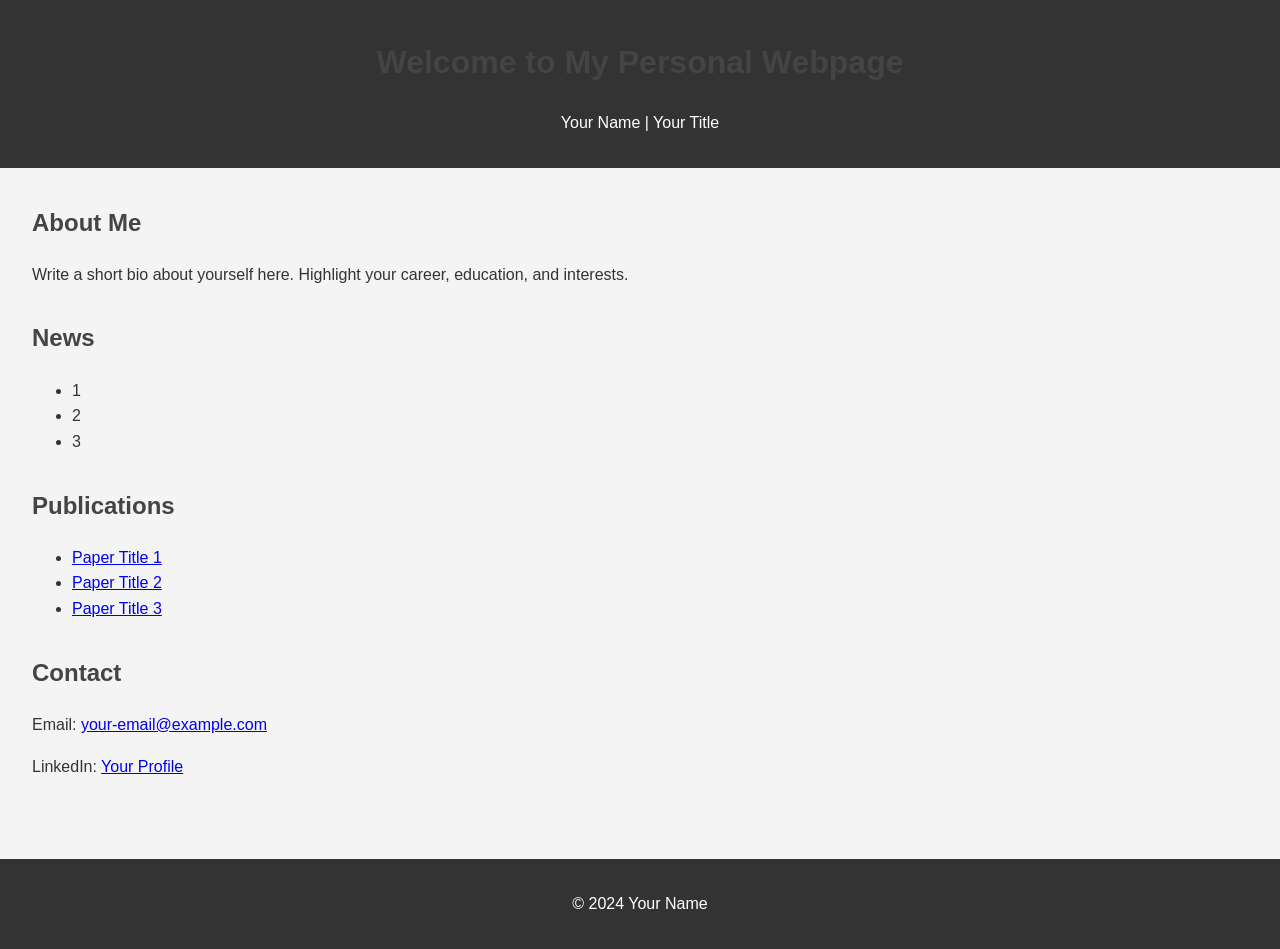
==== index.html @ 8e5a1590 "Create index.html" ====
<!DOCTYPE html>
<html lang="en">
<head>
    <meta charset="UTF-8">
    <meta name="viewport" content="width=device-width, initial-scale=1.0">
    <title>My Personal Webpage</title>
    <style>
        body {
            font-family: Arial, sans-serif;
            margin: 0;
            padding: 0;
            line-height: 1.6;
            background-color: #f4f4f4;
            color: #333;
        }
        header {
            background: #333;
            color: #fff;
            padding: 1rem 0;
            text-align: center;
        }
        .container {
            padding: 1rem 2rem;
        }
        h1, h2 {
            color: #444;
        }
        .section {
            margin-bottom: 2rem;
        }
        footer {
            text-align: center;
            margin-top: 2rem;
            background: #333;
            color: #fff;
            padding: 1rem 0;
        }
    </style>
</head>
<body>
    <header>
        <h1>Welcome to My Personal Webpage</h1>
        <p>Your Name | Your Title</p>
    </header>
    <div class="container">
        <div class="section">
            <h2>About Me</h2>
            <p>Write a short bio about yourself here. Highlight your career, education, and interests.</p>
        </div>
        <div class="section">
            <h2>News</h2>
            <ul>
                <li>1</li>
                <li>2</li>
                <li>3</li>
            </ul>
        </div>
        <div class="section">
            <h2>Publications</h2>
            <ul>
                <li><a href="https://example.com" target="_blank">Paper Title 1</a></li>
                <li><a href="https://example.com" target="_blank">Paper Title 2</a></li>
                <li><a href="https://example.com" target="_blank">Paper Title 3</a></li>
            </ul>
        </div>
        <div class="section">
            <h2>Contact</h2>
            <p>Email: <a href="mailto:your-email@example.com">your-email@example.com</a></p>
            <p>LinkedIn: <a href="https://linkedin.com/in/yourprofile" target="_blank">Your Profile</a></p>
        </div>
    </div>
    <footer>
        <p>&copy; 2024 Your Name</p>
    </footer>
</body>
</html>
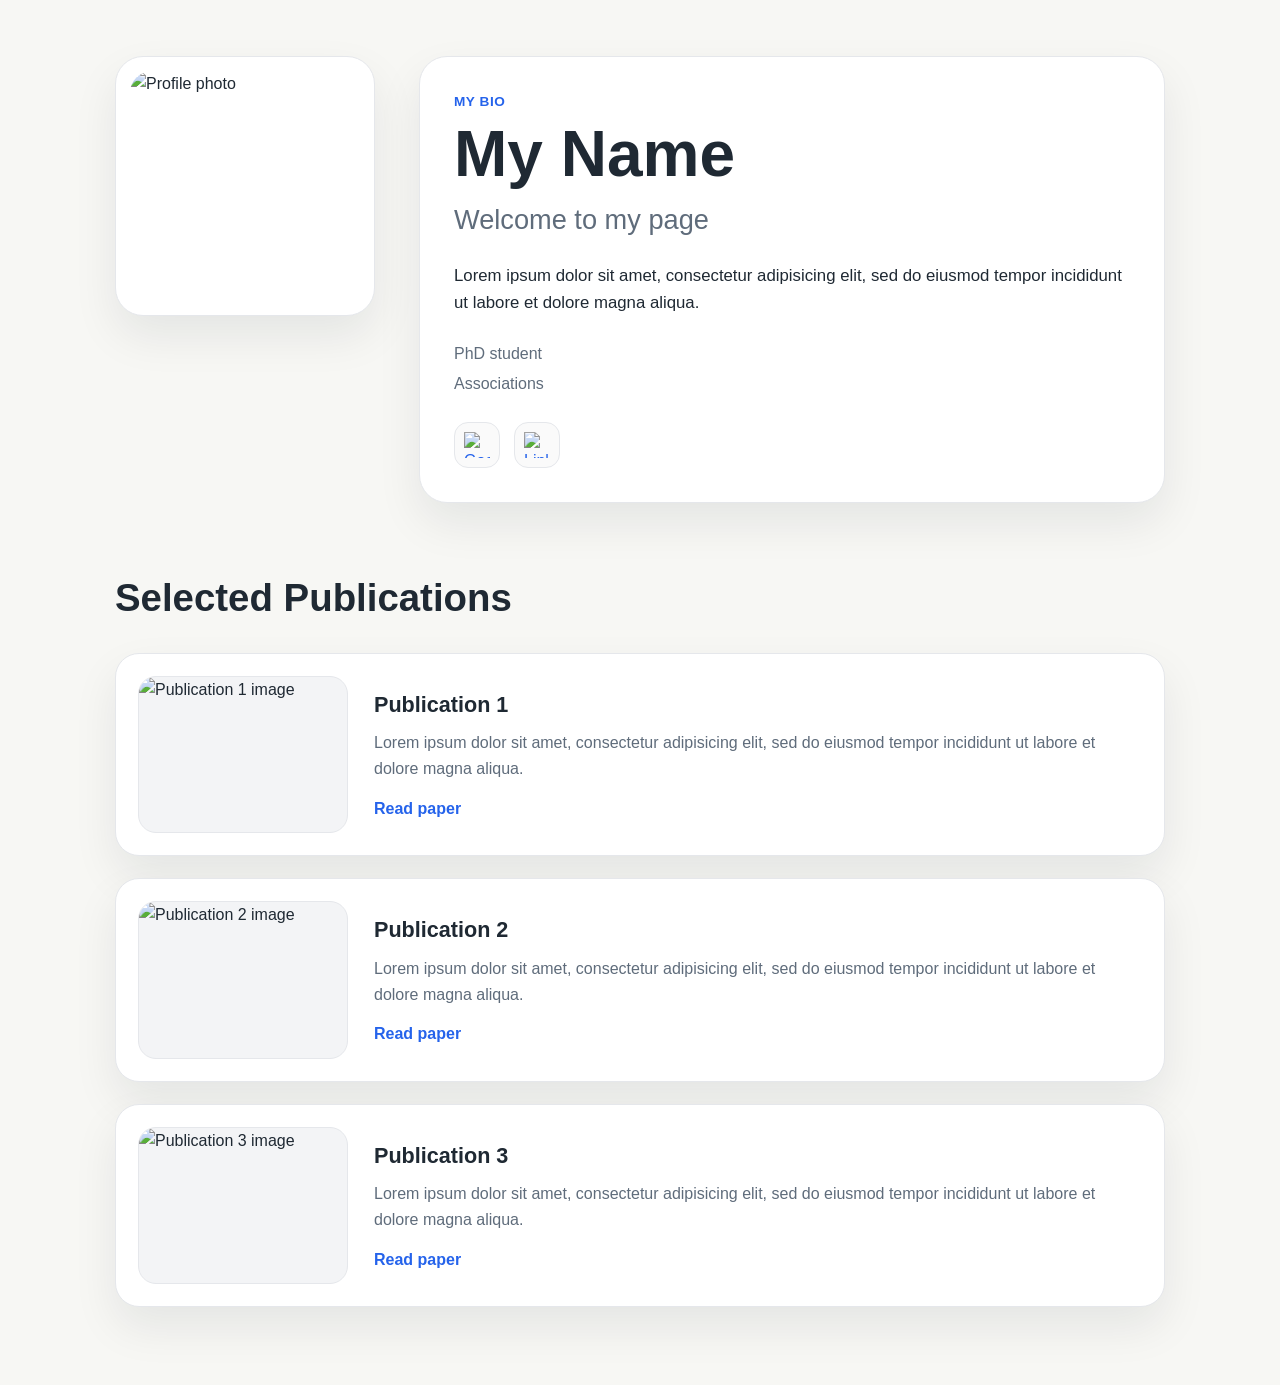
==== commit 2fb352b4: "Add files via upload" ====
--- a/index.html
+++ b/index.html
@@ -1,76 +1,85 @@
 <!DOCTYPE html>
 <html lang="en">
 <head>
-    <meta charset="UTF-8">
-    <meta name="viewport" content="width=device-width, initial-scale=1.0">
-    <title>My Personal Webpage</title>
-    <style>
-        body {
-            font-family: Arial, sans-serif;
-            margin: 0;
-            padding: 0;
-            line-height: 1.6;
-            background-color: #f4f4f4;
-            color: #333;
-        }
-        header {
-            background: #333;
-            color: #fff;
-            padding: 1rem 0;
-            text-align: center;
-        }
-        .container {
-            padding: 1rem 2rem;
-        }
-        h1, h2 {
-            color: #444;
-        }
-        .section {
-            margin-bottom: 2rem;
-        }
-        footer {
-            text-align: center;
-            margin-top: 2rem;
-            background: #333;
-            color: #fff;
-            padding: 1rem 0;
-        }
-    </style>
+  <meta charset="UTF-8" />
+  <meta name="viewport" content="width=device-width, initial-scale=1.0" />
+  <title>Your Name</title>
+  <meta name="description" content="Personal academic homepage of Your Name." />
+  <link rel="stylesheet" href="style.css" />
 </head>
 <body>
-    <header>
-        <h1>Welcome to My Personal Webpage</h1>
-        <p>Your Name | Your Title</p>
-    </header>
-    <div class="container">
-        <div class="section">
-            <h2>About Me</h2>
-            <p>Write a short bio about yourself here. Highlight your career, education, and interests.</p>
+  <main class="page">
+    <!-- ===== Header / Bio Section ===== -->
+    <section class="hero">
+      <div class="profile-photo-wrap">
+        <!-- Replace assets/profile.jpg with your own image -->
+        <img class="profile-photo" src="assets/profile-placeholder.svg" alt="Profile photo" />
+      </div>
+
+      <div class="intro">
+        <p class="eyebrow">My bio</p>
+        <h1>My Name</h1>
+        <h2>Welcome to my page</h2>
+        <p class="bio-text">
+          Lorem ipsum dolor sit amet, consectetur adipisicing elit, sed do eiusmod tempor
+          incididunt ut labore et dolore magna aliqua.
+        </p>
+
+        <p class="role">PhD student</p>
+        <p class="affiliation">Associations</p>
+
+        <div class="social-links" aria-label="Social links">
+          <!-- Replace # with your real URLs -->
+          <a href="https://scholar.google.com/" target="_blank" rel="noopener noreferrer" aria-label="Google Scholar">
+            <img src="assets/google-scholar.svg" alt="Google Scholar logo" />
+          </a>
+          <a href="https://www.linkedin.com/" target="_blank" rel="noopener noreferrer" aria-label="LinkedIn">
+            <img src="assets/linkedin.svg" alt="LinkedIn logo" />
+          </a>
         </div>
-        <div class="section">
-            <h2>News</h2>
-            <ul>
-                <li>1</li>
-                <li>2</li>
-                <li>3</li>
-            </ul>
+      </div>
+    </section>
+
+    <!-- ===== Publications Section ===== -->
+    <section class="publications" id="publications">
+      <h2>Selected Publications</h2>
+
+      <article class="publication-card">
+        <img src="assets/publication-placeholder.svg" alt="Publication 1 image" />
+        <div>
+          <h3>Publication 1</h3>
+          <p>
+            Lorem ipsum dolor sit amet, consectetur adipisicing elit, sed do eiusmod tempor
+            incididunt ut labore et dolore magna aliqua.
+          </p>
+          <a class="paper-link" href="#" target="_blank" rel="noopener noreferrer">Read paper</a>
         </div>
-        <div class="section">
-            <h2>Publications</h2>
-            <ul>
-                <li><a href="https://example.com" target="_blank">Paper Title 1</a></li>
-                <li><a href="https://example.com" target="_blank">Paper Title 2</a></li>
-                <li><a href="https://example.com" target="_blank">Paper Title 3</a></li>
-            </ul>
+      </article>
+
+      <article class="publication-card">
+        <img src="assets/publication-placeholder.svg" alt="Publication 2 image" />
+        <div>
+          <h3>Publication 2</h3>
+          <p>
+            Lorem ipsum dolor sit amet, consectetur adipisicing elit, sed do eiusmod tempor
+            incididunt ut labore et dolore magna aliqua.
+          </p>
+          <a class="paper-link" href="#" target="_blank" rel="noopener noreferrer">Read paper</a>
         </div>
-        <div class="section">
-            <h2>Contact</h2>
-            <p>Email: <a href="mailto:your-email@example.com">your-email@example.com</a></p>
-            <p>LinkedIn: <a href="https://linkedin.com/in/yourprofile" target="_blank">Your Profile</a></p>
+      </article>
+
+      <article class="publication-card">
+        <img src="assets/publication-placeholder.svg" alt="Publication 3 image" />
+        <div>
+          <h3>Publication 3</h3>
+          <p>
+            Lorem ipsum dolor sit amet, consectetur adipisicing elit, sed do eiusmod tempor
+            incididunt ut labore et dolore magna aliqua.
+          </p>
+          <a class="paper-link" href="#" target="_blank" rel="noopener noreferrer">Read paper</a>
         </div>
-    </div>
-    <footer>
-        <p>&copy; 2024 Your Name</p>
-    </footer>
+      </article>
+    </section>
+  </main>
 </body>
 </html>
--- a/style.css
+++ b/style.css
@@ -0,0 +1,192 @@
+:root {
+  --background: #f7f7f4;
+  --card: #ffffff;
+  --text: #1f2933;
+  --muted: #5f6c7b;
+  --border: #e5e7eb;
+  --accent: #2563eb;
+  --accent-dark: #1e40af;
+  --shadow: 0 20px 45px rgba(15, 23, 42, 0.08);
+}
+
+* {
+  box-sizing: border-box;
+}
+
+body {
+  margin: 0;
+  font-family: Arial, Helvetica, sans-serif;
+  background: var(--background);
+  color: var(--text);
+  line-height: 1.6;
+}
+
+a {
+  color: var(--accent);
+}
+
+.page {
+  width: min(1050px, calc(100% - 32px));
+  margin: 0 auto;
+  padding: 56px 0;
+}
+
+.hero {
+  display: grid;
+  grid-template-columns: 260px 1fr;
+  gap: 44px;
+  align-items: start;
+  margin-bottom: 64px;
+}
+
+.profile-photo-wrap {
+  background: var(--card);
+  border: 1px solid var(--border);
+  border-radius: 28px;
+  padding: 14px;
+  box-shadow: var(--shadow);
+}
+
+.profile-photo {
+  display: block;
+  width: 100%;
+  aspect-ratio: 1 / 1;
+  object-fit: cover;
+  border-radius: 22px;
+}
+
+.intro {
+  background: var(--card);
+  border: 1px solid var(--border);
+  border-radius: 28px;
+  padding: 34px;
+  box-shadow: var(--shadow);
+}
+
+.eyebrow {
+  margin: 0 0 8px;
+  color: var(--accent);
+  font-weight: 700;
+  letter-spacing: 0.04em;
+  text-transform: uppercase;
+  font-size: 0.85rem;
+}
+
+h1 {
+  margin: 0;
+  font-size: clamp(2.2rem, 5vw, 4rem);
+  line-height: 1.05;
+}
+
+.intro h2 {
+  margin: 10px 0 22px;
+  color: var(--muted);
+  font-size: clamp(1.2rem, 2.4vw, 1.7rem);
+  font-weight: 500;
+}
+
+.bio-text {
+  max-width: 720px;
+  margin: 0 0 24px;
+  font-size: 1.05rem;
+}
+
+.role,
+.affiliation {
+  margin: 4px 0;
+  color: var(--muted);
+}
+
+.social-links {
+  display: flex;
+  gap: 14px;
+  margin-top: 26px;
+}
+
+.social-links a {
+  width: 46px;
+  height: 46px;
+  display: grid;
+  place-items: center;
+  border: 1px solid var(--border);
+  border-radius: 14px;
+  background: #fafafa;
+  transition: transform 0.15s ease, border-color 0.15s ease;
+}
+
+.social-links a:hover {
+  transform: translateY(-2px);
+  border-color: var(--accent);
+}
+
+.social-links img {
+  width: 26px;
+  height: 26px;
+}
+
+.publications h2 {
+  margin: 0 0 24px;
+  font-size: clamp(1.8rem, 3vw, 2.4rem);
+}
+
+.publication-card {
+  display: grid;
+  grid-template-columns: 210px 1fr;
+  gap: 26px;
+  align-items: center;
+  background: var(--card);
+  border: 1px solid var(--border);
+  border-radius: 24px;
+  padding: 22px;
+  box-shadow: var(--shadow);
+  margin-bottom: 22px;
+}
+
+.publication-card img {
+  width: 100%;
+  aspect-ratio: 4 / 3;
+  object-fit: cover;
+  border-radius: 18px;
+  border: 1px solid var(--border);
+  background: #f3f4f6;
+}
+
+.publication-card h3 {
+  margin: 0 0 8px;
+  font-size: 1.35rem;
+}
+
+.publication-card p {
+  margin: 0 0 14px;
+  color: var(--muted);
+}
+
+.paper-link {
+  display: inline-block;
+  font-weight: 700;
+  text-decoration: none;
+}
+
+.paper-link:hover {
+  color: var(--accent-dark);
+  text-decoration: underline;
+}
+
+@media (max-width: 760px) {
+  .page {
+    padding: 28px 0;
+  }
+
+  .hero,
+  .publication-card {
+    grid-template-columns: 1fr;
+  }
+
+  .profile-photo-wrap {
+    max-width: 260px;
+  }
+
+  .intro {
+    padding: 26px;
+  }
+}
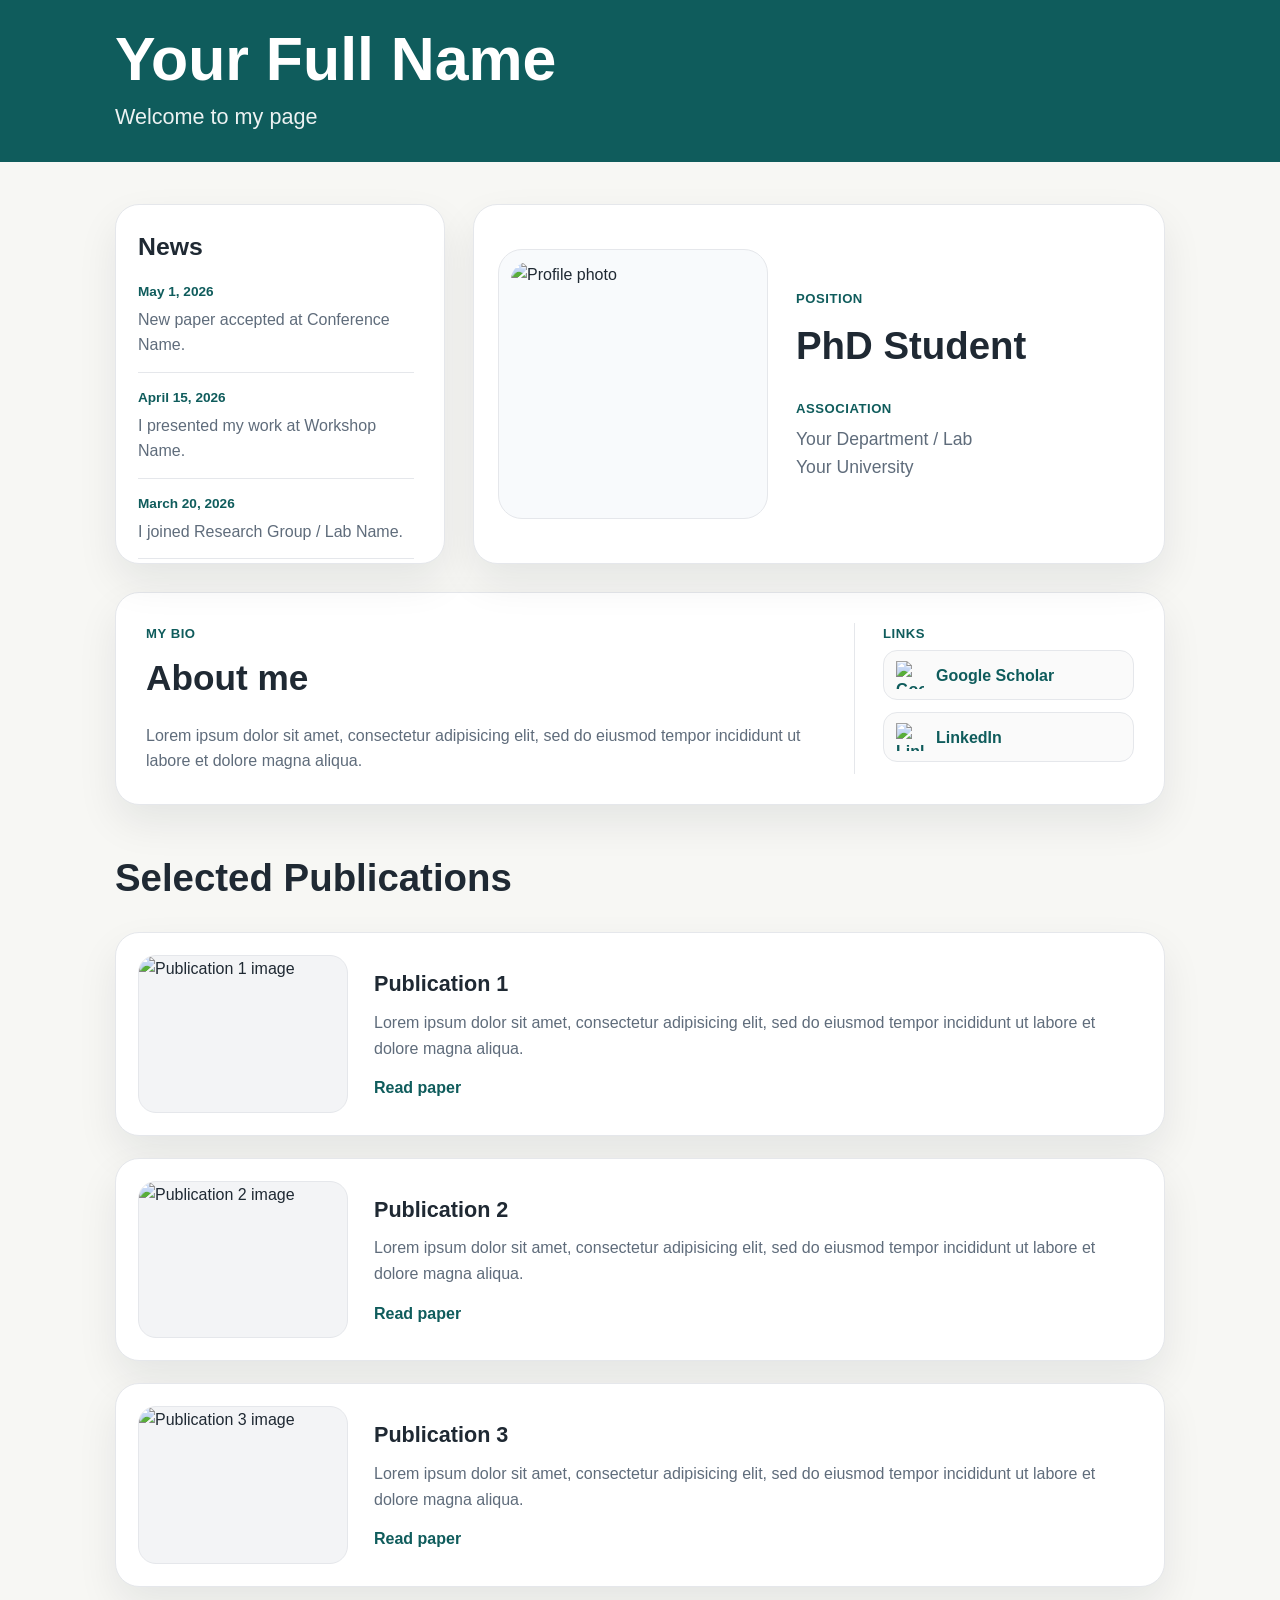
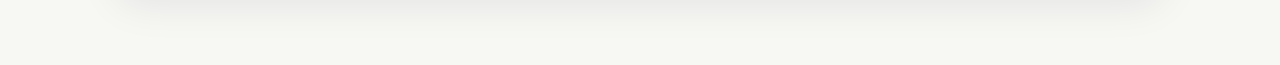
==== commit c647f62d: "Add files via upload" ====
--- a/index.html
+++ b/index.html
@@ -3,38 +3,98 @@
 <head>
   <meta charset="UTF-8" />
   <meta name="viewport" content="width=device-width, initial-scale=1.0" />
-  <title>Your Name</title>
-  <meta name="description" content="Personal academic homepage of Your Name." />
+  <title>Your Full Name</title>
+  <meta name="description" content="Personal academic homepage of Your Full Name." />
   <link rel="stylesheet" href="style.css" />
 </head>
 <body>
+  <!-- ===== Top strip / banner ===== -->
+  <header class="top-strip">
+    <div class="top-strip-content">
+      <h1>Your Full Name</h1>
+      <p>Welcome to my page</p>
+    </div>
+  </header>
+
   <main class="page">
-    <!-- ===== Header / Bio Section ===== -->
-    <section class="hero">
-      <div class="profile-photo-wrap">
-        <!-- Replace assets/profile.jpg with your own image -->
-        <img class="profile-photo" src="assets/profile-placeholder.svg" alt="Profile photo" />
-      </div>
+    <!-- ===== First row: News box + image/association area ===== -->
+    <section class="overview-row">
+      <!-- News box: fixed height; older news can be reached by scrolling -->
+      <aside class="news-box" aria-labelledby="news-heading">
+        <h2 id="news-heading">News</h2>
 
-      <div class="intro">
-        <p class="eyebrow">My bio</p>
-        <h1>My Name</h1>
-        <h2>Welcome to my page</h2>
-        <p class="bio-text">
+        <div class="news-scroll">
+          <!-- Add newest news at the top. Older news will move down automatically. -->
+          <article class="news-item">
+            <time datetime="2026-05-01">May 1, 2026</time>
+            <p>New paper accepted at Conference Name.</p>
+          </article>
+
+          <article class="news-item">
+            <time datetime="2026-04-15">April 15, 2026</time>
+            <p>I presented my work at Workshop Name.</p>
+          </article>
+
+          <article class="news-item">
+            <time datetime="2026-03-20">March 20, 2026</time>
+            <p>I joined Research Group / Lab Name.</p>
+          </article>
+
+          <article class="news-item">
+            <time datetime="2026-02-10">February 10, 2026</time>
+            <p>Our project received a grant / award / recognition.</p>
+          </article>
+
+          <article class="news-item">
+            <time datetime="2026-01-05">January 5, 2026</time>
+            <p>Older news example. This stays inside the scrollable box.</p>
+          </article>
+        </div>
+      </aside>
+
+      <section class="profile-card">
+        <div class="profile-photo-wrap">
+          <!-- Replace this image with your real profile image, for example assets/profile.jpg -->
+          <img class="profile-photo" src="assets/profile-placeholder.svg" alt="Profile photo" />
+        </div>
+
+        <div class="profile-summary">
+          <p class="label">Position</p>
+          <h2>PhD Student</h2>
+
+          <p class="label">Association</p>
+          <p class="association">
+            Your Department / Lab<br />
+            Your University
+          </p>
+        </div>
+      </section>
+    </section>
+
+    <!-- ===== Separate Bio section ===== -->
+    <section class="bio-section" id="bio">
+      <div class="bio-text">
+        <p class="section-label">My bio</p>
+        <h2>About me</h2>
+        <p>
           Lorem ipsum dolor sit amet, consectetur adipisicing elit, sed do eiusmod tempor
           incididunt ut labore et dolore magna aliqua.
         </p>
+      </div>
 
-        <p class="role">PhD student</p>
-        <p class="affiliation">Associations</p>
+      <div class="bio-links">
+        <p class="section-label">Links</p>
 
-        <div class="social-links" aria-label="Social links">
-          <!-- Replace # with your real URLs -->
+        <div class="social-links" aria-label="Academic and professional links">
+          <!-- Replace these URLs with your real links -->
           <a href="https://scholar.google.com/" target="_blank" rel="noopener noreferrer" aria-label="Google Scholar">
             <img src="assets/google-scholar.svg" alt="Google Scholar logo" />
+            <span>Google Scholar</span>
           </a>
+
           <a href="https://www.linkedin.com/" target="_blank" rel="noopener noreferrer" aria-label="LinkedIn">
             <img src="assets/linkedin.svg" alt="LinkedIn logo" />
+            <span>LinkedIn</span>
           </a>
         </div>
       </div>
--- a/style.css
+++ b/style.css
@@ -1,12 +1,13 @@
 :root {
+  --banner: #0F5C5C;
   --background: #f7f7f4;
   --card: #ffffff;
   --text: #1f2933;
   --muted: #5f6c7b;
   --border: #e5e7eb;
-  --accent: #2563eb;
-  --accent-dark: #1e40af;
-  --shadow: 0 20px 45px rgba(15, 23, 42, 0.08);
+  --accent: #0F5C5C;
+  --accent-dark: #0a4242;
+  --shadow: 0 18px 40px rgba(15, 23, 42, 0.08);
 }
 
 * {
@@ -25,26 +26,109 @@
   color: var(--accent);
 }
 
+/* ===== Top strip ===== */
+.top-strip {
+  background: var(--banner);
+  color: white;
+  padding: 28px 0;
+}
+
+.top-strip-content {
+  width: min(1050px, calc(100% - 32px));
+  margin: 0 auto;
+}
+
+.top-strip h1 {
+  margin: 0;
+  font-size: clamp(2rem, 5vw, 3.8rem);
+  line-height: 1.05;
+}
+
+.top-strip p {
+  margin: 8px 0 0;
+  font-size: clamp(1rem, 2vw, 1.35rem);
+  opacity: 0.92;
+}
+
 .page {
   width: min(1050px, calc(100% - 32px));
   margin: 0 auto;
-  padding: 56px 0;
-}
-
-.hero {
-  display: grid;
-  grid-template-columns: 260px 1fr;
-  gap: 44px;
-  align-items: start;
-  margin-bottom: 64px;
+  padding: 42px 0 56px;
+}
+
+/* ===== Overview row ===== */
+.overview-row {
+  display: grid;
+  grid-template-columns: 330px 1fr;
+  gap: 28px;
+  align-items: stretch;
+  margin-bottom: 28px;
+}
+
+/* Fixed-size news box with scroll */
+.news-box {
+  height: 360px;
+  background: var(--card);
+  border: 1px solid var(--border);
+  border-radius: 24px;
+  padding: 22px;
+  box-shadow: var(--shadow);
+  overflow: hidden;
+}
+
+.news-box h2 {
+  margin: 0 0 14px;
+  font-size: 1.55rem;
+}
+
+.news-scroll {
+  height: 285px;
+  overflow-y: auto;
+  padding-right: 8px;
+}
+
+.news-item {
+  border-bottom: 1px solid var(--border);
+  padding: 0 0 14px;
+  margin-bottom: 14px;
+}
+
+.news-item:last-child {
+  border-bottom: 0;
+  margin-bottom: 0;
+}
+
+.news-item time {
+  display: block;
+  color: var(--accent);
+  font-size: 0.85rem;
+  font-weight: 700;
+  margin-bottom: 4px;
+}
+
+.news-item p {
+  margin: 0;
+  color: var(--muted);
+}
+
+.profile-card {
+  min-height: 360px;
+  display: grid;
+  grid-template-columns: 270px 1fr;
+  gap: 28px;
+  align-items: center;
+  background: var(--card);
+  border: 1px solid var(--border);
+  border-radius: 24px;
+  padding: 24px;
+  box-shadow: var(--shadow);
 }
 
 .profile-photo-wrap {
-  background: var(--card);
-  border: 1px solid var(--border);
-  border-radius: 28px;
-  padding: 14px;
-  box-shadow: var(--shadow);
+  background: #f8fafc;
+  border: 1px solid var(--border);
+  border-radius: 24px;
+  padding: 12px;
 }
 
 .profile-photo {
@@ -52,65 +136,75 @@
   width: 100%;
   aspect-ratio: 1 / 1;
   object-fit: cover;
-  border-radius: 22px;
-}
-
-.intro {
-  background: var(--card);
-  border: 1px solid var(--border);
-  border-radius: 28px;
-  padding: 34px;
-  box-shadow: var(--shadow);
-}
-
-.eyebrow {
-  margin: 0 0 8px;
+  border-radius: 18px;
+}
+
+.profile-summary .label,
+.section-label {
+  margin: 0 0 6px;
   color: var(--accent);
   font-weight: 700;
   letter-spacing: 0.04em;
   text-transform: uppercase;
-  font-size: 0.85rem;
-}
-
-h1 {
+  font-size: 0.82rem;
+}
+
+.profile-summary h2 {
+  margin: 0 0 22px;
+  font-size: clamp(1.7rem, 3vw, 2.5rem);
+}
+
+.association {
   margin: 0;
-  font-size: clamp(2.2rem, 5vw, 4rem);
-  line-height: 1.05;
-}
-
-.intro h2 {
-  margin: 10px 0 22px;
   color: var(--muted);
-  font-size: clamp(1.2rem, 2.4vw, 1.7rem);
-  font-weight: 500;
-}
-
-.bio-text {
-  max-width: 720px;
-  margin: 0 0 24px;
-  font-size: 1.05rem;
-}
-
-.role,
-.affiliation {
-  margin: 4px 0;
+  font-size: 1.1rem;
+}
+
+/* ===== Separate Bio section ===== */
+.bio-section {
+  display: grid;
+  grid-template-columns: 1fr 280px;
+  gap: 28px;
+  background: var(--card);
+  border: 1px solid var(--border);
+  border-radius: 24px;
+  padding: 30px;
+  box-shadow: var(--shadow);
+  margin-bottom: 42px;
+}
+
+.bio-text h2 {
+  margin: 0 0 12px;
+  font-size: clamp(1.6rem, 3vw, 2.2rem);
+}
+
+.bio-text p:last-child {
+  margin-bottom: 0;
+  max-width: 700px;
   color: var(--muted);
 }
 
+.bio-links {
+  border-left: 1px solid var(--border);
+  padding-left: 28px;
+}
+
 .social-links {
+  display: grid;
+  gap: 12px;
+}
+
+.social-links a {
   display: flex;
-  gap: 14px;
-  margin-top: 26px;
-}
-
-.social-links a {
-  width: 46px;
-  height: 46px;
-  display: grid;
-  place-items: center;
+  align-items: center;
+  gap: 12px;
+  min-height: 48px;
+  padding: 10px 12px;
   border: 1px solid var(--border);
   border-radius: 14px;
   background: #fafafa;
+  text-decoration: none;
+  font-weight: 700;
   transition: transform 0.15s ease, border-color 0.15s ease;
 }
 
@@ -120,10 +214,11 @@
 }
 
 .social-links img {
-  width: 26px;
-  height: 26px;
-}
-
+  width: 28px;
+  height: 28px;
+}
+
+/* ===== Publications ===== */
 .publications h2 {
   margin: 0 0 24px;
   font-size: clamp(1.8rem, 3vw, 2.4rem);
@@ -172,21 +267,35 @@
   text-decoration: underline;
 }
 
-@media (max-width: 760px) {
-  .page {
-    padding: 28px 0;
-  }
-
-  .hero,
+/* ===== Mobile layout ===== */
+@media (max-width: 860px) {
+  .overview-row,
+  .profile-card,
+  .bio-section,
   .publication-card {
     grid-template-columns: 1fr;
   }
 
+  .profile-card {
+    min-height: auto;
+  }
+
   .profile-photo-wrap {
-    max-width: 260px;
-  }
-
-  .intro {
-    padding: 26px;
-  }
-}
+    max-width: 280px;
+  }
+
+  .bio-links {
+    border-left: 0;
+    border-top: 1px solid var(--border);
+    padding-left: 0;
+    padding-top: 22px;
+  }
+
+  .news-box {
+    height: 330px;
+  }
+
+  .news-scroll {
+    height: 255px;
+  }
+}
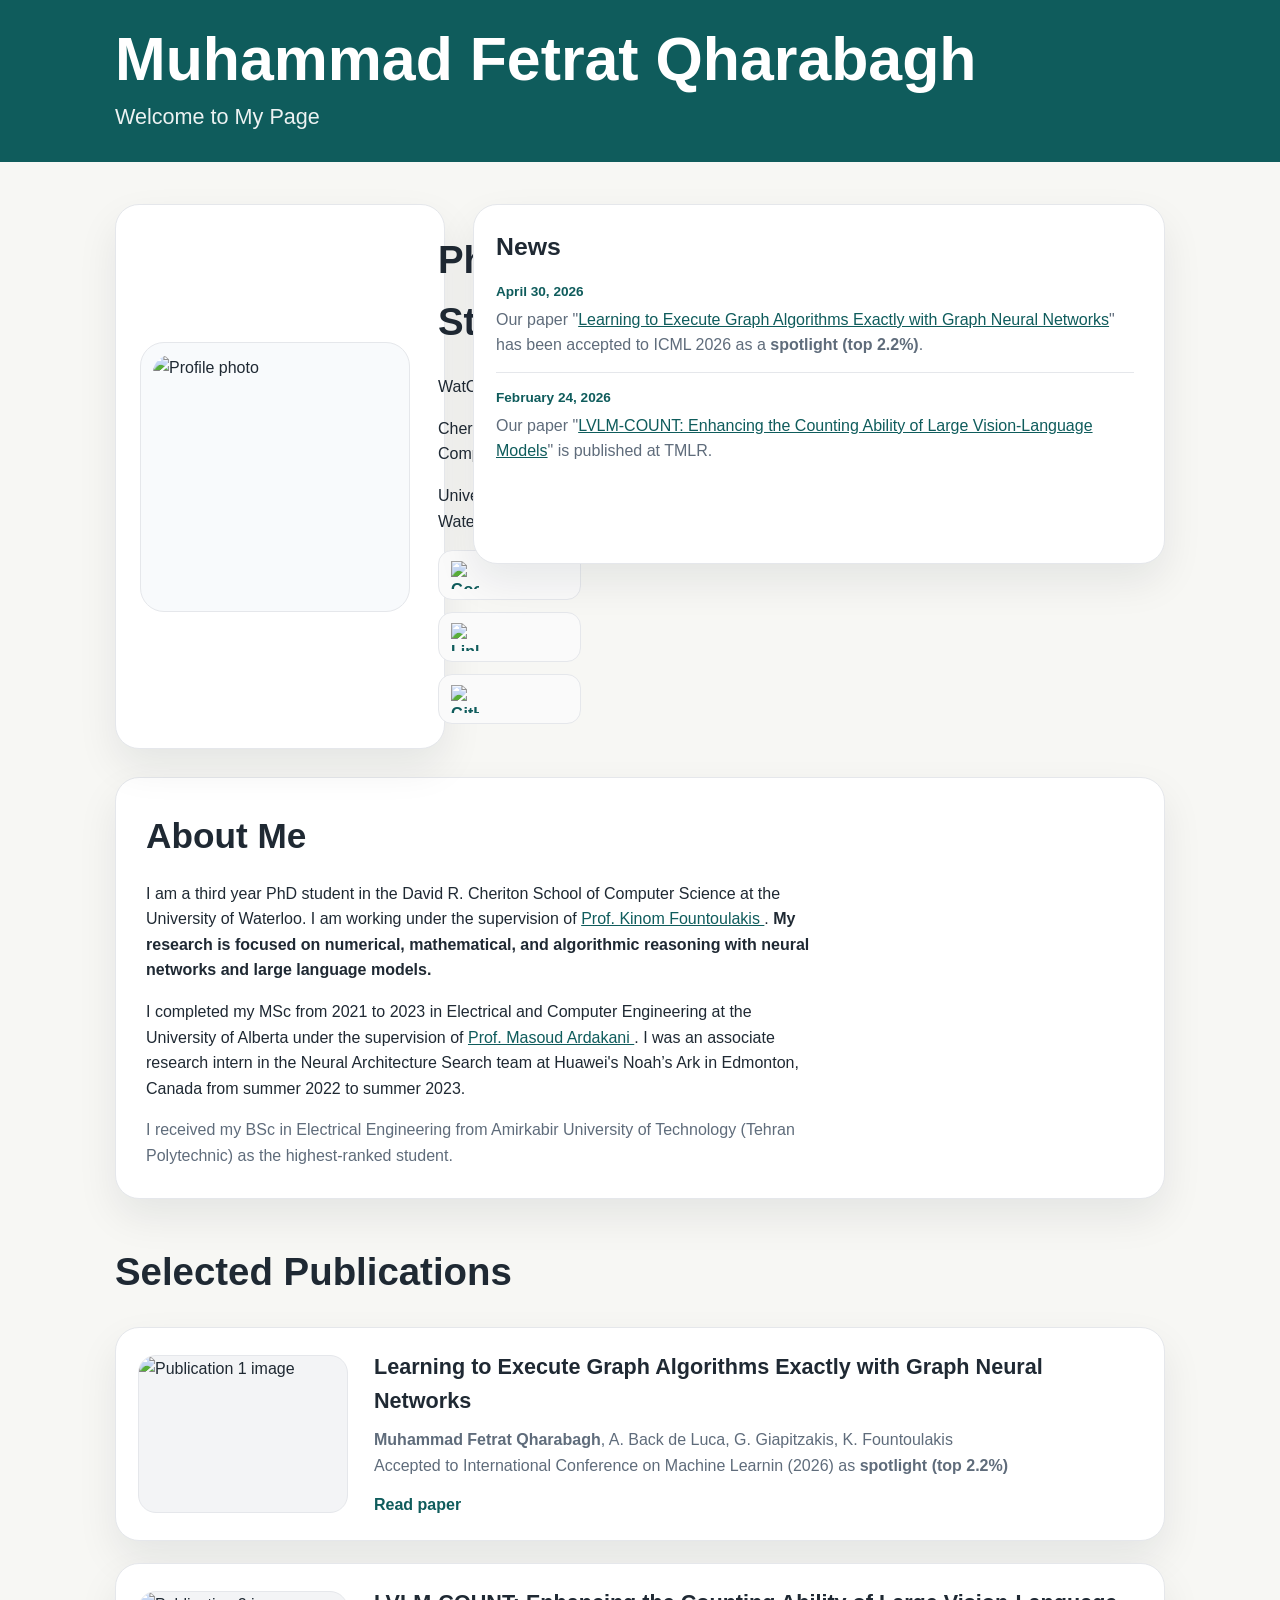
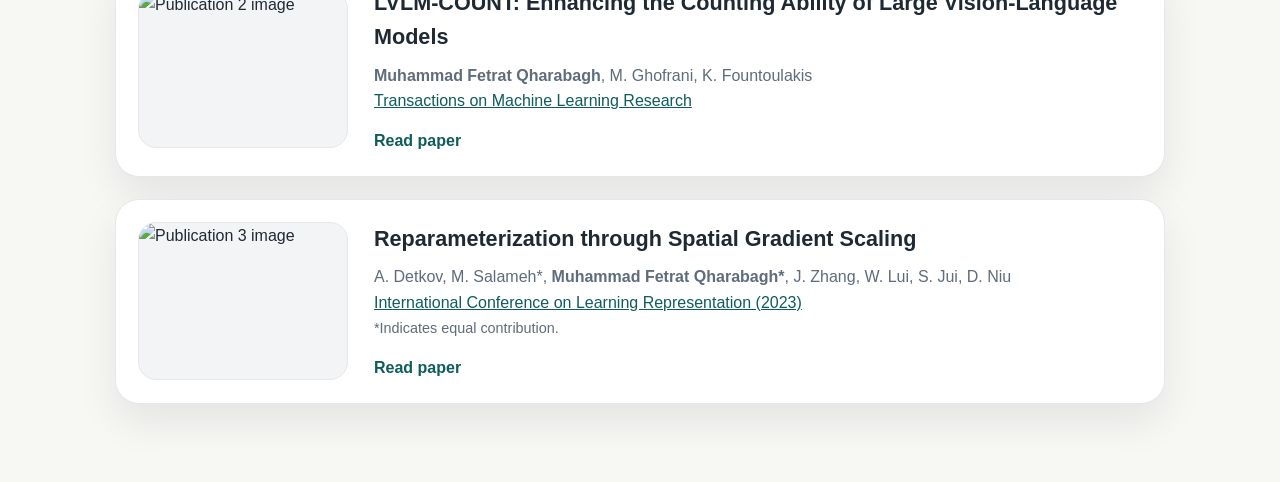
==== commit 0eea97f8: "Update index.html" ====
--- a/index.html
+++ b/index.html
@@ -3,140 +3,137 @@
 <head>
   <meta charset="UTF-8" />
   <meta name="viewport" content="width=device-width, initial-scale=1.0" />
-  <title>Your Full Name</title>
-  <meta name="description" content="Personal academic homepage of Your Full Name." />
+  <title>Muhammad Fetrat Qharabagh</title>
+  <meta name="description" content="Personal academic homepage of Muhammad Fetrat Qharabagh." />
   <link rel="stylesheet" href="style.css" />
 </head>
 <body>
-  <!-- ===== Top strip / banner ===== -->
   <header class="top-strip">
     <div class="top-strip-content">
-      <h1>Your Full Name</h1>
-      <p>Welcome to my page</p>
+      <h1>Muhammad Fetrat Qharabagh</h1>
+      <p>Welcome to My Page</p>
     </div>
   </header>
 
   <main class="page">
-    <!-- ===== First row: News box + image/association area ===== -->
     <section class="overview-row">
-      <!-- News box: fixed height; older news can be reached by scrolling -->
+      <section class="profile-card">
+        <div class="profile-photo-wrap">
+          <img class="profile-photo" src="assets/M.jpg" alt="Profile photo" />
+        </div>
+
+        <div class="profile-summary">
+          <h2>PhD Student</h2>
+          <p class="profile-line">WatCL Lab</p>
+          <p class="profile-line">Cheriton School of Computer Science  </p>
+          <p class="profile-line">University of Waterloo</p>
+
+          <div class="social-links compact-links" aria-label="Academic and professional links">
+            <a href="https://scholar.google.com/citations?user=jl7140cAAAAJ&hl=en" target="_blank" rel="noopener noreferrer" aria-label="Google Scholar">
+              <img src="assets/google-scholar.svg" alt="Google Scholar logo" />
+            </a>
+
+            <a href="https://www.linkedin.com/in/muhammad-fetrat-qharabagh-337175240/" target="_blank" rel="noopener noreferrer" aria-label="LinkedIn">
+              <img src="assets/linkedin.svg" alt="LinkedIn logo" />
+            </a>
+
+            <a href="https://github.com/MuhammadFetrat" target="_blank" rel="noopener noreferrer" aria-label="GitHub">
+              <img src="assets/github.svg" alt="GitHub logo" />
+            </a>
+          </div>
+        </div>
+      </section>
+
       <aside class="news-box" aria-labelledby="news-heading">
-        <h2 id="news-heading">News</h2>
+        <div class="news-header">
+          <h2 id="news-heading">News</h2>
+        </div>
 
         <div class="news-scroll">
-          <!-- Add newest news at the top. Older news will move down automatically. -->
           <article class="news-item">
-            <time datetime="2026-05-01">May 1, 2026</time>
-            <p>New paper accepted at Conference Name.</p>
+            <time datetime="2026-04-30">April 30, 2026</time>
+            <p>Our paper "<a href="https://arxiv.org/abs/2601.23207" target="_blank" rel="noopener noreferrer">Learning to Execute Graph Algorithms Exactly with Graph Neural Networks</a>" has been accepted to ICML 2026 as a <strong>spotlight (top 2.2%)</strong>.</p>
           </article>
 
           <article class="news-item">
-            <time datetime="2026-04-15">April 15, 2026</time>
-            <p>I presented my work at Workshop Name.</p>
-          </article>
-
-          <article class="news-item">
-            <time datetime="2026-03-20">March 20, 2026</time>
-            <p>I joined Research Group / Lab Name.</p>
-          </article>
-
-          <article class="news-item">
-            <time datetime="2026-02-10">February 10, 2026</time>
-            <p>Our project received a grant / award / recognition.</p>
-          </article>
-
-          <article class="news-item">
-            <time datetime="2026-01-05">January 5, 2026</time>
-            <p>Older news example. This stays inside the scrollable box.</p>
+            <time datetime="2026-02-24">February 24, 2026</time>
+            <p>Our paper "<a href="https://arxiv.org/abs/2412.00686" target="_blank" rel="noopener noreferrer">LVLM-COUNT: Enhancing the Counting Ability of Large Vision-Language Models</a>" is published at TMLR.</p>
           </article>
         </div>
       </aside>
-
-      <section class="profile-card">
-        <div class="profile-photo-wrap">
-          <!-- Replace this image with your real profile image, for example assets/profile.jpg -->
-          <img class="profile-photo" src="assets/profile-placeholder.svg" alt="Profile photo" />
-        </div>
-
-        <div class="profile-summary">
-          <p class="label">Position</p>
-          <h2>PhD Student</h2>
-
-          <p class="label">Association</p>
-          <p class="association">
-            Your Department / Lab<br />
-            Your University
-          </p>
-        </div>
-      </section>
     </section>
 
-    <!-- ===== Separate Bio section ===== -->
     <section class="bio-section" id="bio">
       <div class="bio-text">
-        <p class="section-label">My bio</p>
-        <h2>About me</h2>
+        <h2>About Me</h2>
+    
         <p>
-          Lorem ipsum dolor sit amet, consectetur adipisicing elit, sed do eiusmod tempor
-          incididunt ut labore et dolore magna aliqua.
+          I am a third year PhD student in the David R. Cheriton School of Computer Science at the University of Waterloo. 
+          I am working under the supervision of 
+          <a href="https://cs.uwaterloo.ca/about/people/kfountou" target="_blank" rel="noopener noreferrer">
+            Prof. Kinom Fountoulakis
+          </a>. 
+          <strong>My research is focused on numerical, mathematical, and algorithmic reasoning with neural networks and large language models.</strong>
         </p>
-      </div>
-
-      <div class="bio-links">
-        <p class="section-label">Links</p>
-
-        <div class="social-links" aria-label="Academic and professional links">
-          <!-- Replace these URLs with your real links -->
-          <a href="https://scholar.google.com/" target="_blank" rel="noopener noreferrer" aria-label="Google Scholar">
-            <img src="assets/google-scholar.svg" alt="Google Scholar logo" />
-            <span>Google Scholar</span>
-          </a>
-
-          <a href="https://www.linkedin.com/" target="_blank" rel="noopener noreferrer" aria-label="LinkedIn">
-            <img src="assets/linkedin.svg" alt="LinkedIn logo" />
-            <span>LinkedIn</span>
-          </a>
-        </div>
+    
+        <p>
+          I completed my MSc from 2021 to 2023 in Electrical and Computer Engineering at the University of Alberta under the supervision of 
+          <a href="https://apps.ualberta.ca/directory/person/ardakani" target="_blank" rel="noopener noreferrer">
+            Prof. Masoud Ardakani
+          </a>. 
+          I was an associate research intern in the Neural Architecture Search team at Huawei's Noah’s Ark in Edmonton, Canada from summer 2022 to summer 2023.
+        </p>
+    
+        <p>
+          I received my BSc in Electrical Engineering from Amirkabir University of Technology (Tehran Polytechnic) as the highest-ranked student.
+        </p>
+    
       </div>
     </section>
 
-    <!-- ===== Publications Section ===== -->
     <section class="publications" id="publications">
       <h2>Selected Publications</h2>
 
       <article class="publication-card">
-        <img src="assets/publication-placeholder.svg" alt="Publication 1 image" />
+        <img src="assets/main_diagram.jpg" alt="Publication 1 image" />
         <div>
-          <h3>Publication 1</h3>
+          <h3>Learning to Execute Graph Algorithms Exactly with Graph Neural Networks</h3>
           <p>
-            Lorem ipsum dolor sit amet, consectetur adipisicing elit, sed do eiusmod tempor
-            incididunt ut labore et dolore magna aliqua.
+            <strong>Muhammad Fetrat Qharabagh</strong>, A. Back de Luca, G. Giapitzakis, K. Fountoulakis
+            <br>
+            Accepted to International Conference on Machine Learnin (2026) as <strong>spotlight (top 2.2%)</strong>
           </p>
-          <a class="paper-link" href="#" target="_blank" rel="noopener noreferrer">Read paper</a>
+          <a class="paper-link" href="https://arxiv.org/abs/2601.23207" target="_blank" rel="noopener noreferrer">Read paper</a>
         </div>
       </article>
 
       <article class="publication-card">
-        <img src="assets/publication-placeholder.svg" alt="Publication 2 image" />
+        <img src="assets/method_workflow.jpg" alt="Publication 2 image" />
         <div>
-          <h3>Publication 2</h3>
+          <h3>LVLM-COUNT: Enhancing the Counting Ability of Large Vision-Language Models</h3>
           <p>
-            Lorem ipsum dolor sit amet, consectetur adipisicing elit, sed do eiusmod tempor
-            incididunt ut labore et dolore magna aliqua.
+            <strong>Muhammad Fetrat Qharabagh</strong>, M. Ghofrani, K. Fountoulakis
+            <br>
+            <a href="https://openreview.net/forum?id=G1i9MUQj63" target="_blank" rel="noopener noreferrer">Transactions on Machine Learning Research</a>
           </p>
-          <a class="paper-link" href="#" target="_blank" rel="noopener noreferrer">Read paper</a>
+          <a class="paper-link" href="https://arxiv.org/abs/2412.00686" target="_blank" rel="noopener noreferrer">Read paper</a>
         </div>
       </article>
 
       <article class="publication-card">
-        <img src="assets/publication-placeholder.svg" alt="Publication 3 image" />
+        <img src="assets/reparameterization_equivalence.jpg" alt="Publication 3 image" />
         <div>
-          <h3>Publication 3</h3>
+          <h3>Reparameterization through Spatial Gradient Scaling</h3>
           <p>
-            Lorem ipsum dolor sit amet, consectetur adipisicing elit, sed do eiusmod tempor
-            incididunt ut labore et dolore magna aliqua.
+            A. Detkov, M. Salameh*, <strong>Muhammad Fetrat Qharabagh*</strong>, J. Zhang, W. Lui, S. Jui, D. Niu
+            <br>
+            <a href="https://openreview.net/forum?id=Kpdewuy7RU6" target="_blank" rel="noopener noreferrer">International Conference on Learning Representation (2023)</a>
+            <br>
+            <span style="font-size: 0.9em;">
+              *Indicates equal contribution.
+            </span>
           </p>
-          <a class="paper-link" href="#" target="_blank" rel="noopener noreferrer">Read paper</a>
+          <a class="paper-link" href="https://arxiv.org/abs/2303.02733" target="_blank" rel="noopener noreferrer">Read paper</a>
         </div>
       </article>
     </section>
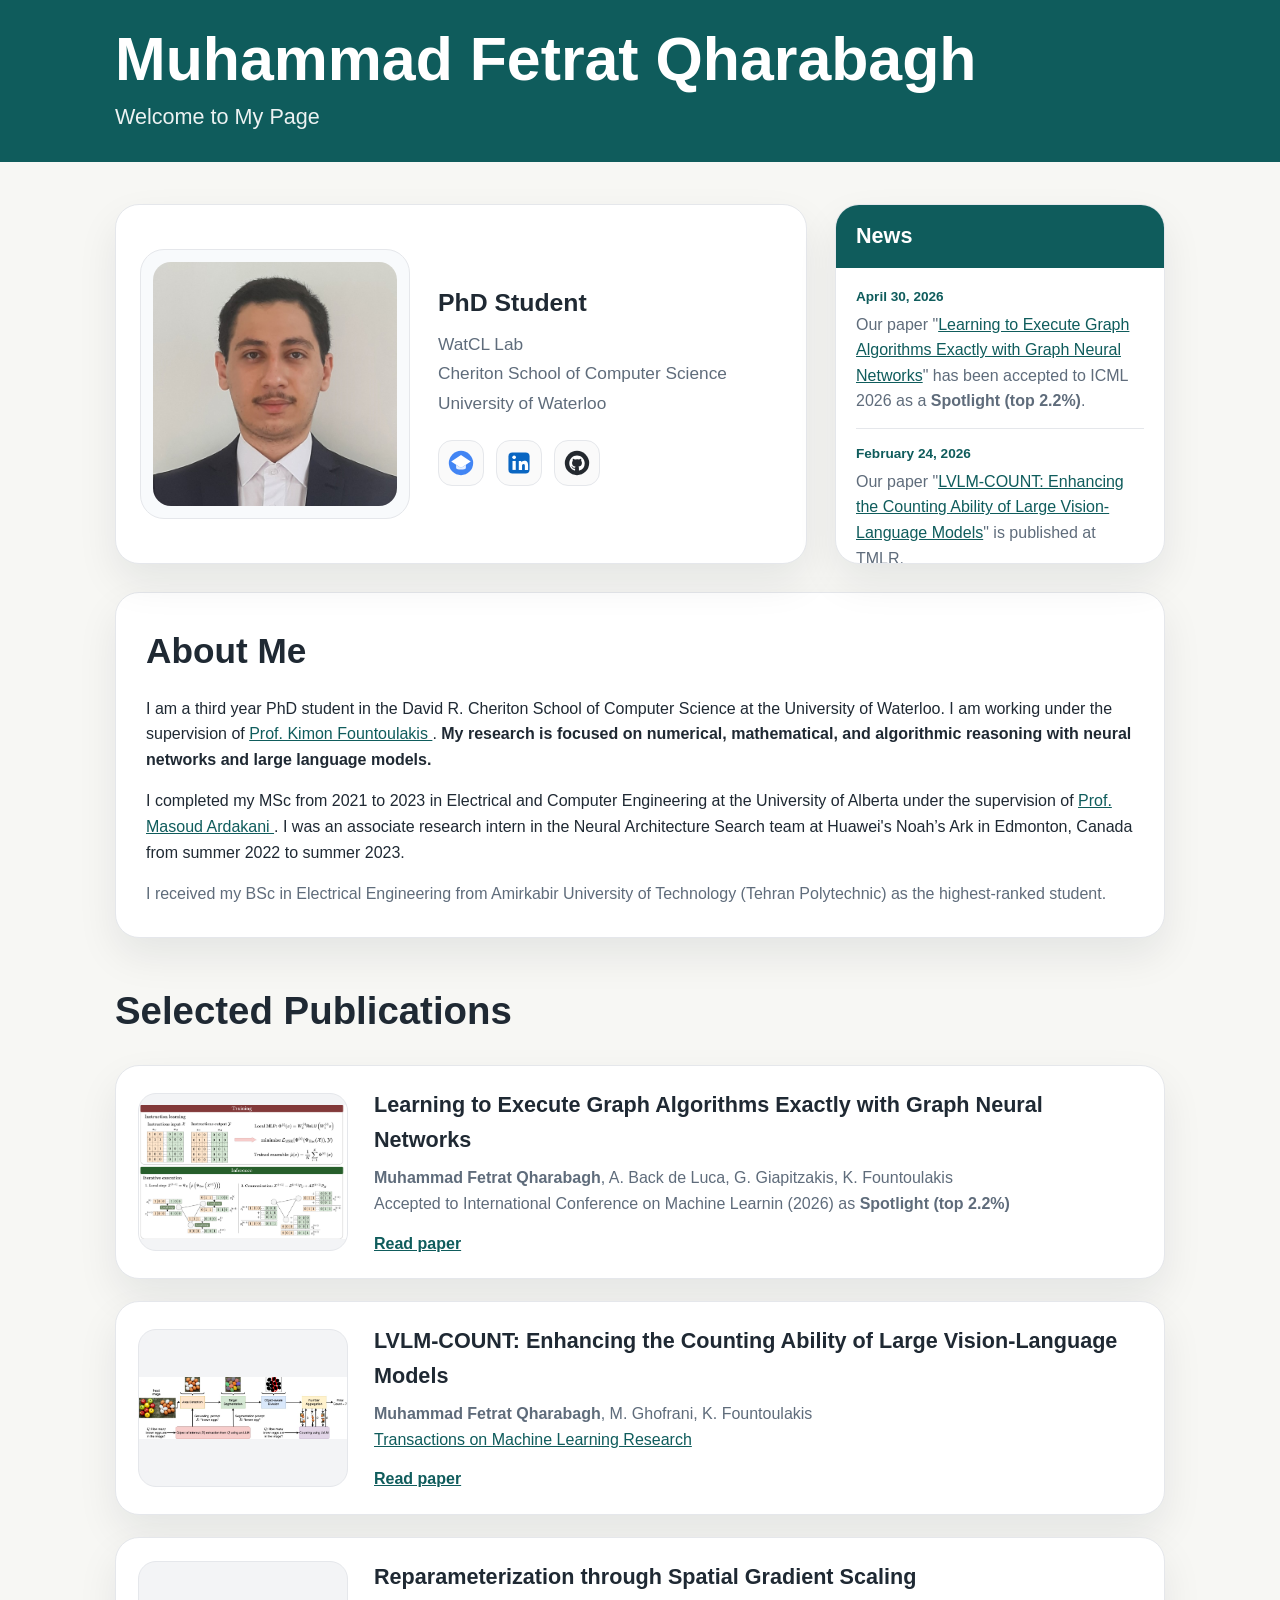
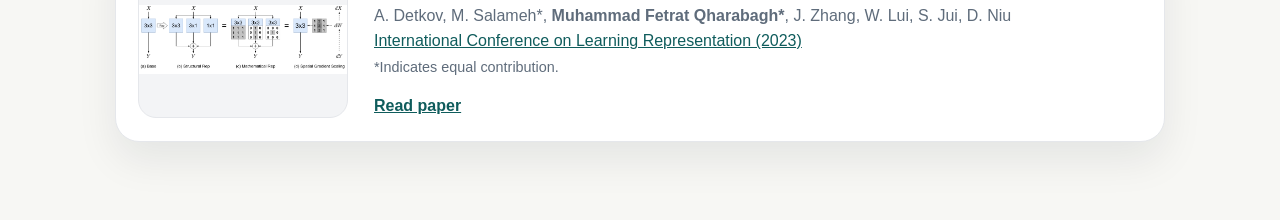
==== commit aabfc25b: "Update index.html" ====
--- a/index.html
+++ b/index.html
@@ -52,7 +52,7 @@
         <div class="news-scroll">
           <article class="news-item">
             <time datetime="2026-04-30">April 30, 2026</time>
-            <p>Our paper "<a href="https://arxiv.org/abs/2601.23207" target="_blank" rel="noopener noreferrer">Learning to Execute Graph Algorithms Exactly with Graph Neural Networks</a>" has been accepted to ICML 2026 as a <strong>spotlight (top 2.2%)</strong>.</p>
+            <p>Our paper "<a href="https://arxiv.org/abs/2601.23207" target="_blank" rel="noopener noreferrer">Learning to Execute Graph Algorithms Exactly with Graph Neural Networks</a>" has been accepted to ICML 2026 as a <strong>Spotlight (top 2.2%)</strong>.</p>
           </article>
 
           <article class="news-item">
@@ -71,7 +71,7 @@
           I am a third year PhD student in the David R. Cheriton School of Computer Science at the University of Waterloo. 
           I am working under the supervision of 
           <a href="https://cs.uwaterloo.ca/about/people/kfountou" target="_blank" rel="noopener noreferrer">
-            Prof. Kinom Fountoulakis
+            Prof. Kimon Fountoulakis
           </a>. 
           <strong>My research is focused on numerical, mathematical, and algorithmic reasoning with neural networks and large language models.</strong>
         </p>
@@ -101,7 +101,7 @@
           <p>
             <strong>Muhammad Fetrat Qharabagh</strong>, A. Back de Luca, G. Giapitzakis, K. Fountoulakis
             <br>
-            Accepted to International Conference on Machine Learnin (2026) as <strong>spotlight (top 2.2%)</strong>
+            Accepted to International Conference on Machine Learnin (2026) as <strong>Spotlight (top 2.2%)</strong>
           </p>
           <a class="paper-link" href="https://arxiv.org/abs/2601.23207" target="_blank" rel="noopener noreferrer">Read paper</a>
         </div>
--- a/style.css
+++ b/style.css
@@ -26,7 +26,6 @@
   color: var(--accent);
 }
 
-/* ===== Top strip ===== */
 .top-strip {
   background: var(--banner);
   color: white;
@@ -56,35 +55,105 @@
   padding: 42px 0 56px;
 }
 
-/* ===== Overview row ===== */
 .overview-row {
   display: grid;
-  grid-template-columns: 330px 1fr;
+  grid-template-columns: 1fr 330px;
   gap: 28px;
   align-items: stretch;
   margin-bottom: 28px;
 }
 
-/* Fixed-size news box with scroll */
+.profile-card {
+  min-height: 360px;
+  display: grid;
+  grid-template-columns: 270px 1fr;
+  gap: 28px;
+  align-items: center;
+  background: var(--card);
+  border: 1px solid var(--border);
+  border-radius: 24px;
+  padding: 24px;
+  box-shadow: var(--shadow);
+}
+
+.profile-photo-wrap {
+  background: #f8fafc;
+  border: 1px solid var(--border);
+  border-radius: 24px;
+  padding: 12px;
+}
+
+.profile-photo {
+  display: block;
+  width: 100%;
+  aspect-ratio: 1 / 1;
+  object-fit: cover;
+  border-radius: 18px;
+}
+
+.profile-summary h2 {
+  margin: 0 0 8px;
+  font-size: clamp(1.25rem, 2vw, 1.55rem);
+}
+
+.profile-line {
+  margin: 2px 0;
+  color: var(--muted);
+  font-size: 1.08rem;
+}
+
+.compact-links {
+  display: flex;
+  gap: 12px;
+  margin-top: 22px;
+}
+
+.compact-links a {
+  width: 46px;
+  height: 46px;
+  display: grid;
+  place-items: center;
+  border: 1px solid var(--border);
+  border-radius: 14px;
+  background: #fafafa;
+  transition: transform 0.15s ease, border-color 0.15s ease;
+  text-decoration: none;
+}
+
+.compact-links a:hover {
+  transform: translateY(-2px);
+  border-color: var(--accent);
+}
+
+.compact-links img {
+  width: 26px;
+  height: 26px;
+}
+
 .news-box {
   height: 360px;
   background: var(--card);
   border: 1px solid var(--border);
   border-radius: 24px;
-  padding: 22px;
   box-shadow: var(--shadow);
   overflow: hidden;
 }
 
-.news-box h2 {
-  margin: 0 0 14px;
-  font-size: 1.55rem;
+.news-header {
+  background: var(--banner);
+  color: white;
+  padding: 14px 20px;
+}
+
+.news-header h2 {
+  margin: 0;
+  font-size: 1.35rem;
 }
 
 .news-scroll {
-  height: 285px;
+  height: calc(360px - 58px);
   overflow-y: auto;
-  padding-right: 8px;
+  padding: 18px 20px 18px 20px;
 }
 
 .news-item {
@@ -111,60 +180,7 @@
   color: var(--muted);
 }
 
-.profile-card {
-  min-height: 360px;
-  display: grid;
-  grid-template-columns: 270px 1fr;
-  gap: 28px;
-  align-items: center;
-  background: var(--card);
-  border: 1px solid var(--border);
-  border-radius: 24px;
-  padding: 24px;
-  box-shadow: var(--shadow);
-}
-
-.profile-photo-wrap {
-  background: #f8fafc;
-  border: 1px solid var(--border);
-  border-radius: 24px;
-  padding: 12px;
-}
-
-.profile-photo {
-  display: block;
-  width: 100%;
-  aspect-ratio: 1 / 1;
-  object-fit: cover;
-  border-radius: 18px;
-}
-
-.profile-summary .label,
-.section-label {
-  margin: 0 0 6px;
-  color: var(--accent);
-  font-weight: 700;
-  letter-spacing: 0.04em;
-  text-transform: uppercase;
-  font-size: 0.82rem;
-}
-
-.profile-summary h2 {
-  margin: 0 0 22px;
-  font-size: clamp(1.7rem, 3vw, 2.5rem);
-}
-
-.association {
-  margin: 0;
-  color: var(--muted);
-  font-size: 1.1rem;
-}
-
-/* ===== Separate Bio section ===== */
 .bio-section {
-  display: grid;
-  grid-template-columns: 1fr 280px;
-  gap: 28px;
   background: var(--card);
   border: 1px solid var(--border);
   border-radius: 24px;
@@ -180,45 +196,10 @@
 
 .bio-text p:last-child {
   margin-bottom: 0;
-  max-width: 700px;
-  color: var(--muted);
-}
-
-.bio-links {
-  border-left: 1px solid var(--border);
-  padding-left: 28px;
-}
-
-.social-links {
-  display: grid;
-  gap: 12px;
-}
-
-.social-links a {
-  display: flex;
-  align-items: center;
-  gap: 12px;
-  min-height: 48px;
-  padding: 10px 12px;
-  border: 1px solid var(--border);
-  border-radius: 14px;
-  background: #fafafa;
-  text-decoration: none;
-  font-weight: 700;
-  transition: transform 0.15s ease, border-color 0.15s ease;
-}
-
-.social-links a:hover {
-  transform: translateY(-2px);
-  border-color: var(--accent);
-}
-
-.social-links img {
-  width: 28px;
-  height: 28px;
-}
-
-/* ===== Publications ===== */
+  max-width: 100%;
+  color: var(--muted);
+}
+
 .publications h2 {
   margin: 0 0 24px;
   font-size: clamp(1.8rem, 3vw, 2.4rem);
@@ -238,9 +219,11 @@
 }
 
 .publication-card img {
+  display: block;
   width: 100%;
   aspect-ratio: 4 / 3;
-  object-fit: cover;
+  object-fit: contain;
+  object-position: center;
   border-radius: 18px;
   border: 1px solid var(--border);
   background: #f3f4f6;
@@ -259,7 +242,7 @@
 .paper-link {
   display: inline-block;
   font-weight: 700;
-  text-decoration: none;
+  text-decoration: underline;
 }
 
 .paper-link:hover {
@@ -267,11 +250,9 @@
   text-decoration: underline;
 }
 
-/* ===== Mobile layout ===== */
 @media (max-width: 860px) {
   .overview-row,
   .profile-card,
-  .bio-section,
   .publication-card {
     grid-template-columns: 1fr;
   }
@@ -284,18 +265,11 @@
     max-width: 280px;
   }
 
-  .bio-links {
-    border-left: 0;
-    border-top: 1px solid var(--border);
-    padding-left: 0;
-    padding-top: 22px;
-  }
-
   .news-box {
     height: 330px;
   }
 
   .news-scroll {
-    height: 255px;
-  }
-}
+    height: calc(330px - 58px);
+  }
+}
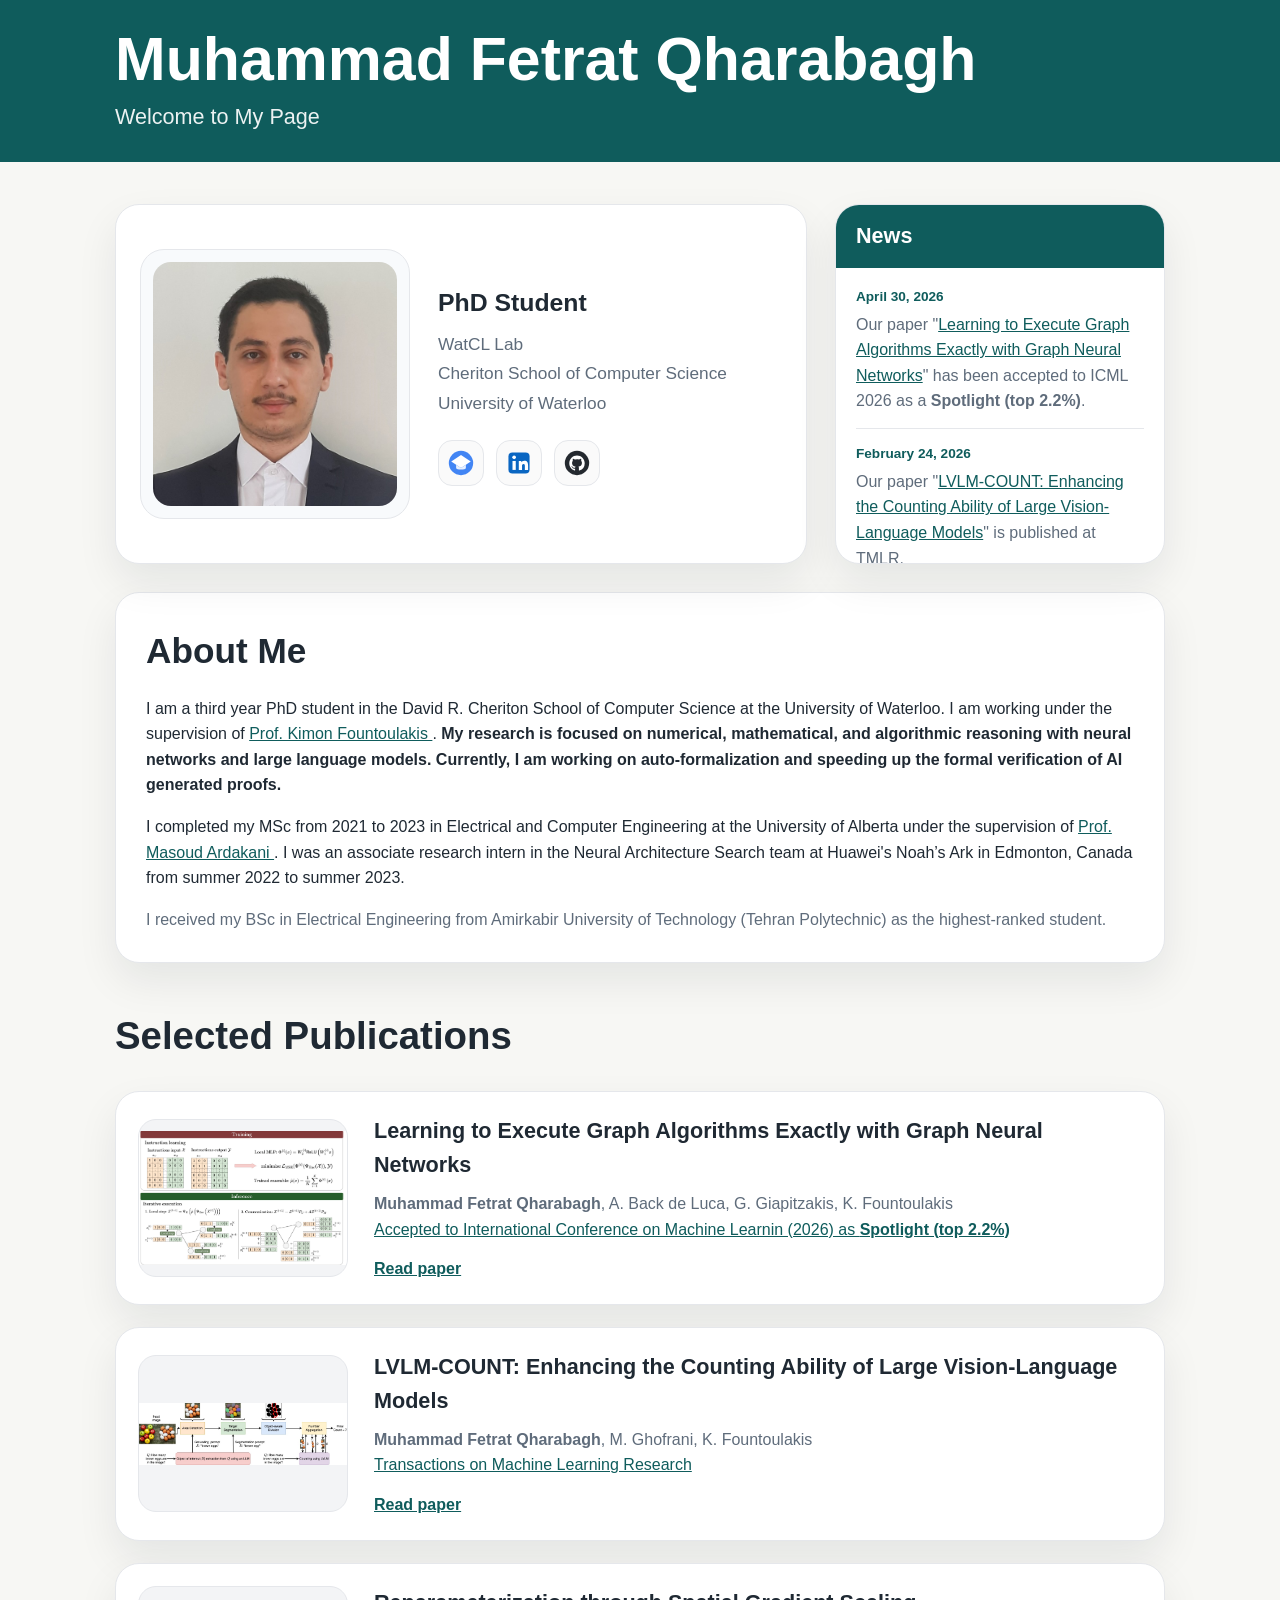
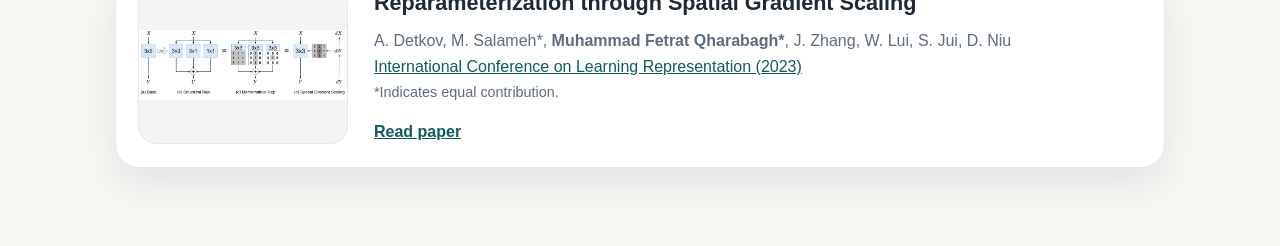
==== commit e937edbe: "Update Homepage" ====
--- a/index.html
+++ b/index.html
@@ -73,7 +73,7 @@
           <a href="https://cs.uwaterloo.ca/about/people/kfountou" target="_blank" rel="noopener noreferrer">
             Prof. Kimon Fountoulakis
           </a>. 
-          <strong>My research is focused on numerical, mathematical, and algorithmic reasoning with neural networks and large language models.</strong>
+          <strong>My research is focused on numerical, mathematical, and algorithmic reasoning with neural networks and large language models. Currently, I am working on auto-formalization and speeding up the formal verification of AI generated proofs. </strong>
         </p>
     
         <p>
@@ -101,7 +101,7 @@
           <p>
             <strong>Muhammad Fetrat Qharabagh</strong>, A. Back de Luca, G. Giapitzakis, K. Fountoulakis
             <br>
-            Accepted to International Conference on Machine Learnin (2026) as <strong>Spotlight (top 2.2%)</strong>
+            <a href="https://icml.cc/virtual/2026/poster/63296" target="_blank" rel="noopener noreferrer">Accepted to International Conference on Machine Learnin (2026) as <strong>Spotlight (top 2.2%)</strong></a>
           </p>
           <a class="paper-link" href="https://arxiv.org/abs/2601.23207" target="_blank" rel="noopener noreferrer">Read paper</a>
         </div>
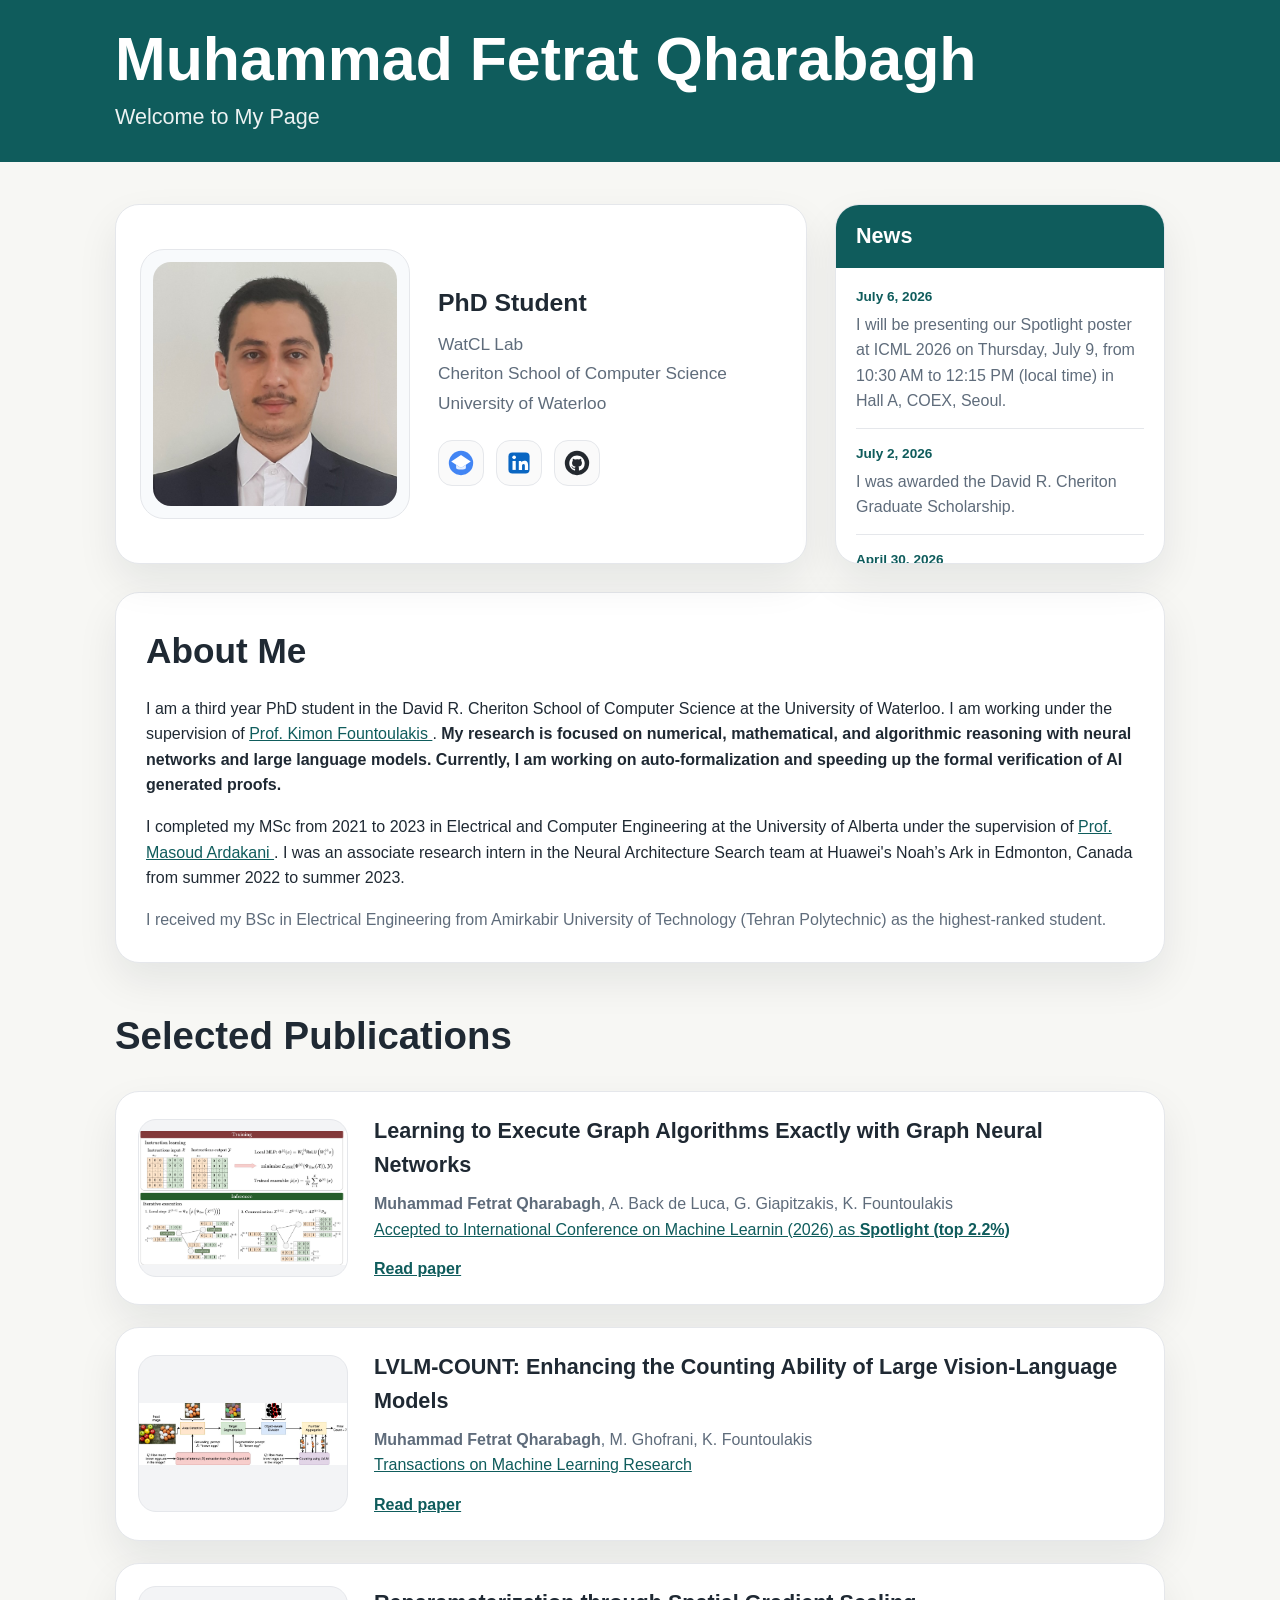
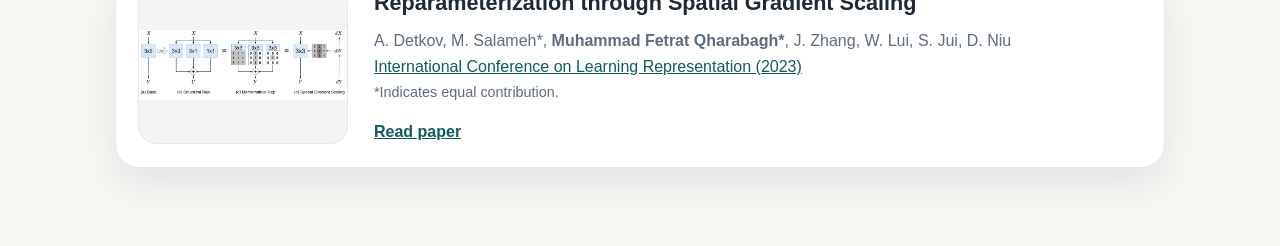
==== commit a6c832c3: "added some news items in July" ====
--- a/index.html
+++ b/index.html
@@ -50,6 +50,16 @@
         </div>
 
         <div class="news-scroll">
+          <article class="news-item">
+            <time datetime="2026-07-06">July 6, 2026</time>
+            <p>I will be presenting our Spotlight poster at ICML 2026 on Thursday, July 9, from 10:30 AM to 12:15 PM (local time) in Hall A, COEX, Seoul.</p>
+          </article>
+
+          <article class="news-item">
+            <time datetime="2026-07-02">July 2, 2026</time>
+            <p>I was awarded the David R. Cheriton Graduate Scholarship.</p>
+          </article>
+
           <article class="news-item">
             <time datetime="2026-04-30">April 30, 2026</time>
             <p>Our paper "<a href="https://arxiv.org/abs/2601.23207" target="_blank" rel="noopener noreferrer">Learning to Execute Graph Algorithms Exactly with Graph Neural Networks</a>" has been accepted to ICML 2026 as a <strong>Spotlight (top 2.2%)</strong>.</p>
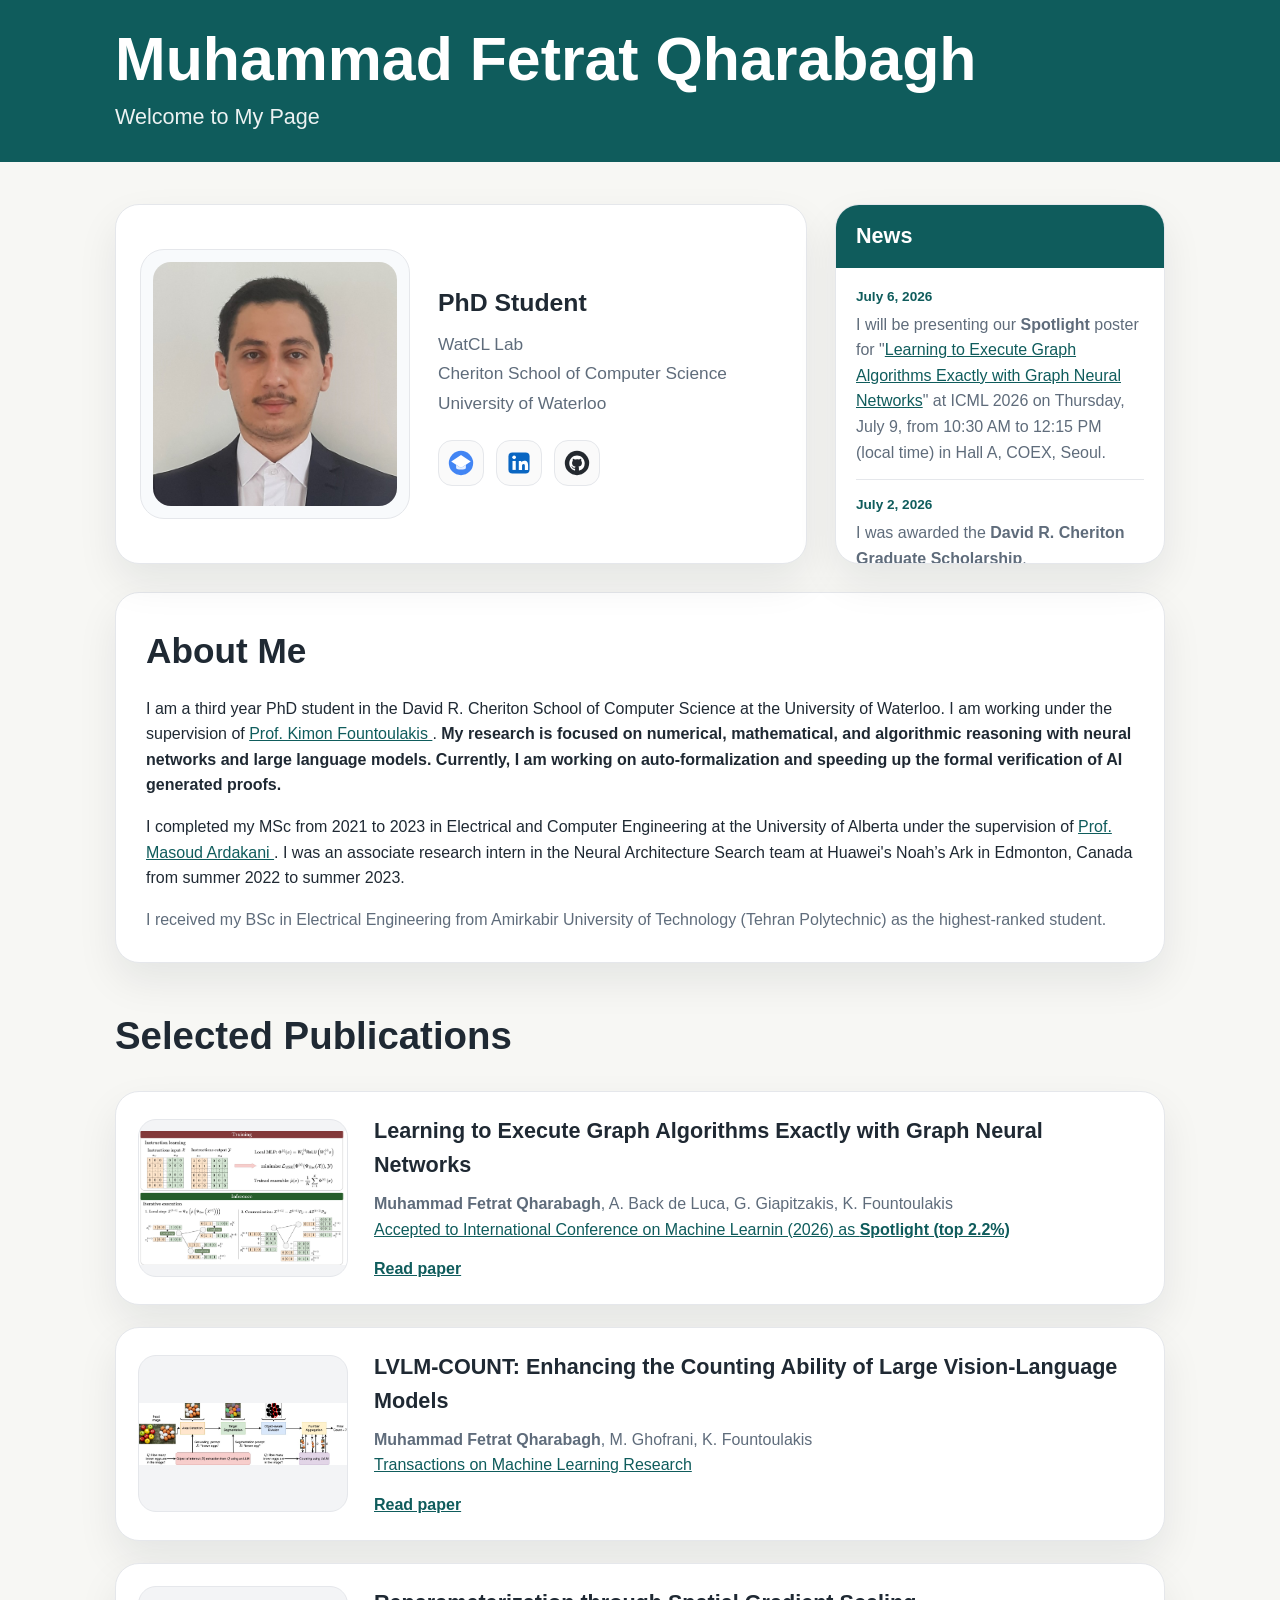
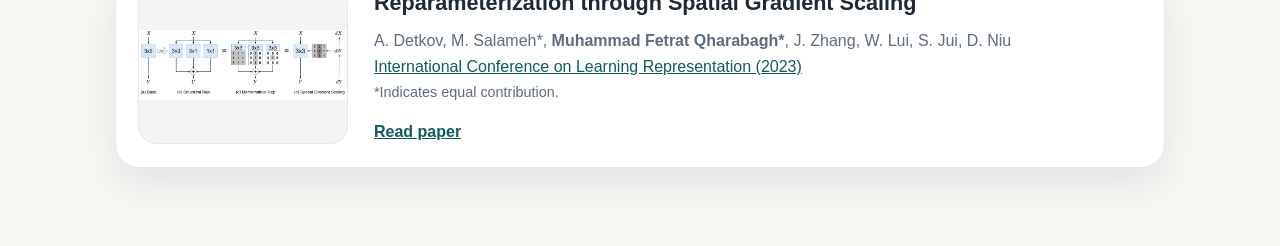
==== commit b6ed3430: "added some news items in July" ====
--- a/index.html
+++ b/index.html
@@ -52,12 +52,12 @@
         <div class="news-scroll">
           <article class="news-item">
             <time datetime="2026-07-06">July 6, 2026</time>
-            <p>I will be presenting our Spotlight poster at ICML 2026 on Thursday, July 9, from 10:30 AM to 12:15 PM (local time) in Hall A, COEX, Seoul.</p>
+            <p>I will be presenting our <strong>Spotlight</strong> poster for "<a href="https://arxiv.org/abs/2601.23207" target="_blank" rel="noopener noreferrer">Learning to Execute Graph Algorithms Exactly with Graph Neural Networks</a>" at ICML 2026 on Thursday, July 9, from 10:30 AM to 12:15 PM (local time) in Hall A, COEX, Seoul.</p>
           </article>
 
           <article class="news-item">
             <time datetime="2026-07-02">July 2, 2026</time>
-            <p>I was awarded the David R. Cheriton Graduate Scholarship.</p>
+            <p>I was awarded the <strong>David R. Cheriton Graduate Scholarship</strong>.</p>
           </article>
 
           <article class="news-item">
